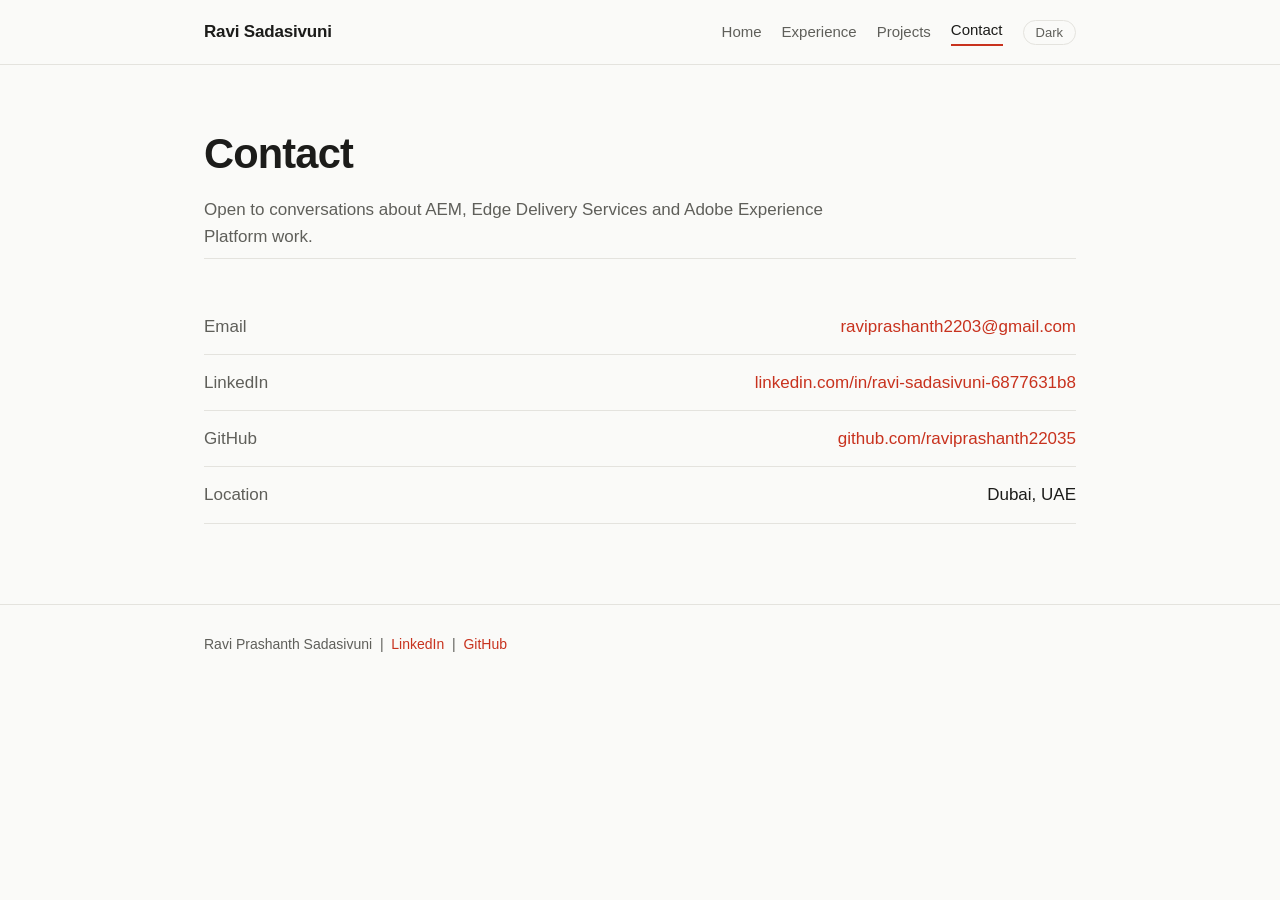
==== contact.html @ 9b5fb5ba "Initial portfolio site Co-Authored-By: Claude Sonnet 5.5 <noreply@anthropic.com> Claude-Session: htt" ====
<!DOCTYPE html>
<html lang="en">
<head>
  <meta charset="utf-8">
  <meta name="viewport" content="width=device-width, initial-scale=1">
  <title>Contact | Ravi Sadasivuni</title>
  <meta name="description" content="Get in touch with Ravi Sadasivuni for Adobe Experience Cloud architecture and AEM work.">
  <link rel="stylesheet" href="assets/style.css">
</head>
<body>
  <header class="site">
    <div class="wrap">
      <a class="brand" href="index.html">Ravi Sadasivuni</a>
      <nav class="main" aria-label="Main">
        <a href="index.html">Home</a>
        <a href="experience.html">Experience</a>
        <a href="projects.html">Projects</a>
        <a href="contact.html" aria-current="page">Contact</a>
        <button id="theme-toggle" type="button" aria-label="Toggle colour theme">Dark</button>
      </nav>
    </div>
  </header>

  <main class="wrap">
    <div class="page-title">
      <h1>Contact</h1>
      <p>Open to conversations about AEM, Edge Delivery Services and Adobe Experience Platform work.</p>
    </div>

    <section class="block">
      <ul class="contact-list">
        <li><span>Email</span><a href="mailto:raviprashanth2203@gmail.com">raviprashanth2203@gmail.com</a></li>
        <li><span>LinkedIn</span><a href="https://www.linkedin.com/in/ravi-sadasivuni-6877631b8">linkedin.com/in/ravi-sadasivuni-6877631b8</a></li>
        <li><span>GitHub</span><a href="https://github.com/raviprashanth22035">github.com/raviprashanth22035</a></li>
        <li><span>Location</span>Dubai, UAE</li>
      </ul>
    </section>
  </main>

  <footer class="site">
    <div class="wrap">
      <span>Ravi Prashanth Sadasivuni</span>
      &nbsp;|&nbsp;
      <a href="https://www.linkedin.com/in/ravi-sadasivuni-6877631b8">LinkedIn</a>
      &nbsp;|&nbsp;
      <a href="https://github.com/raviprashanth22035">GitHub</a>
    </div>
  </footer>
  <script src="assets/site.js"></script>
</body>
</html>
---- assets/style.css ----
:root {
  --bg: #fafaf8;
  --surface: #ffffff;
  --text: #1c1c1a;
  --muted: #5f5f5a;
  --border: #e4e3de;
  --accent: #c8321e;
  --accent-ink: #ffffff;
  --max: 920px;
  --radius: 10px;
}

[data-theme="dark"] {
  --bg: #121211;
  --surface: #1b1b19;
  --text: #ecebe6;
  --muted: #a3a29b;
  --border: #2d2d2a;
  --accent: #ff6a52;
  --accent-ink: #121211;
}

@media (prefers-color-scheme: dark) {
  :root:not([data-theme="light"]) {
    --bg: #121211;
    --surface: #1b1b19;
    --text: #ecebe6;
    --muted: #a3a29b;
    --border: #2d2d2a;
    --accent: #ff6a52;
    --accent-ink: #121211;
  }
}

* { box-sizing: border-box; }

html { scroll-behavior: smooth; }

body {
  margin: 0;
  background: var(--bg);
  color: var(--text);
  font-family: -apple-system, BlinkMacSystemFont, "Segoe UI", Roboto, Helvetica, Arial, sans-serif;
  line-height: 1.6;
  font-size: 17px;
}

a { color: var(--accent); text-decoration: none; }
a:hover { text-decoration: underline; }

.wrap { max-width: var(--max); margin: 0 auto; padding: 0 24px; }

header.site {
  border-bottom: 1px solid var(--border);
  background: var(--bg);
  position: sticky;
  top: 0;
  z-index: 10;
}

header.site .wrap {
  display: flex;
  align-items: center;
  justify-content: space-between;
  min-height: 64px;
  gap: 16px;
}

.brand { font-weight: 700; color: var(--text); letter-spacing: -0.01em; }
.brand:hover { text-decoration: none; }

nav.main { display: flex; align-items: center; gap: 20px; flex-wrap: wrap; }
nav.main a { color: var(--muted); font-size: 15px; }
nav.main a:hover, nav.main a[aria-current="page"] { color: var(--text); text-decoration: none; }
nav.main a[aria-current="page"] { border-bottom: 2px solid var(--accent); padding-bottom: 2px; }

#theme-toggle {
  background: none;
  border: 1px solid var(--border);
  color: var(--muted);
  border-radius: 999px;
  padding: 4px 12px;
  font-size: 13px;
  cursor: pointer;
}
#theme-toggle:hover { color: var(--text); }

.hero { padding: 72px 0 48px; }
.hero .eyebrow { color: var(--accent); font-weight: 600; font-size: 14px; letter-spacing: 0.08em; text-transform: uppercase; margin: 0 0 12px; }
.hero h1 { font-size: clamp(2.2rem, 6vw, 3.4rem); line-height: 1.1; margin: 0 0 20px; letter-spacing: -0.02em; }
.hero p.lead { font-size: 1.2rem; color: var(--muted); max-width: 640px; margin: 0 0 28px; }

.btn {
  display: inline-block;
  padding: 10px 20px;
  border-radius: 8px;
  font-weight: 600;
  font-size: 15px;
  border: 1px solid var(--accent);
}
.btn.primary { background: var(--accent); color: var(--accent-ink); }
.btn.secondary { color: var(--accent); background: transparent; }
.btn:hover { text-decoration: none; opacity: 0.9; }
.actions { display: flex; gap: 12px; flex-wrap: wrap; }

section.block { padding: 40px 0; border-top: 1px solid var(--border); }
section.block h2 { font-size: 1.5rem; margin: 0 0 20px; letter-spacing: -0.01em; }

.page-title { padding: 56px 0 8px; }
.page-title h1 { font-size: clamp(1.9rem, 5vw, 2.6rem); margin: 0 0 8px; letter-spacing: -0.02em; }
.page-title p { color: var(--muted); margin: 0; max-width: 620px; }

.stats { display: grid; grid-template-columns: repeat(auto-fit, minmax(170px, 1fr)); gap: 16px; }
.stat { background: var(--surface); border: 1px solid var(--border); border-radius: var(--radius); padding: 18px; }
.stat strong { display: block; font-size: 1.6rem; letter-spacing: -0.02em; }
.stat span { color: var(--muted); font-size: 14px; }

.cards { display: grid; grid-template-columns: repeat(auto-fit, minmax(260px, 1fr)); gap: 16px; }
.card { background: var(--surface); border: 1px solid var(--border); border-radius: var(--radius); padding: 22px; }
.card h3 { margin: 0 0 8px; font-size: 1.1rem; }
.card p { margin: 0 0 12px; color: var(--muted); font-size: 15.5px; }
.tags { display: flex; flex-wrap: wrap; gap: 6px; margin: 0; padding: 0; list-style: none; }
.tags li { font-size: 12.5px; border: 1px solid var(--border); border-radius: 999px; padding: 2px 10px; color: var(--muted); }

.timeline { list-style: none; margin: 0; padding: 0; }
.timeline > li { padding: 0 0 28px 22px; border-left: 2px solid var(--border); position: relative; }
.timeline > li::before { content: ""; position: absolute; left: -7px; top: 6px; width: 12px; height: 12px; border-radius: 50%; background: var(--accent); }
.timeline h3 { margin: 0; font-size: 1.1rem; }
.timeline .meta { color: var(--muted); font-size: 14.5px; margin: 2px 0 8px; }
.timeline ul { margin: 0; padding-left: 18px; color: var(--muted); font-size: 15.5px; }

.cert-list { columns: 2 260px; padding-left: 18px; margin: 0; }
.cert-list li { margin-bottom: 6px; break-inside: avoid; }

.contact-list { list-style: none; padding: 0; margin: 0; }
.contact-list li { padding: 14px 0; border-bottom: 1px solid var(--border); display: flex; justify-content: space-between; gap: 16px; flex-wrap: wrap; }
.contact-list li span { color: var(--muted); }

footer.site { border-top: 1px solid var(--border); padding: 28px 0 40px; color: var(--muted); font-size: 14px; margin-top: 40px; }

@media (max-width: 600px) {
  body { font-size: 16px; }
  .hero { padding: 48px 0 32px; }
  header.site { position: static; }
  header.site .wrap { flex-direction: column; align-items: flex-start; padding-top: 12px; padding-bottom: 12px; gap: 8px; }
  nav.main { gap: 14px; }
  .brand { white-space: nowrap; }
}
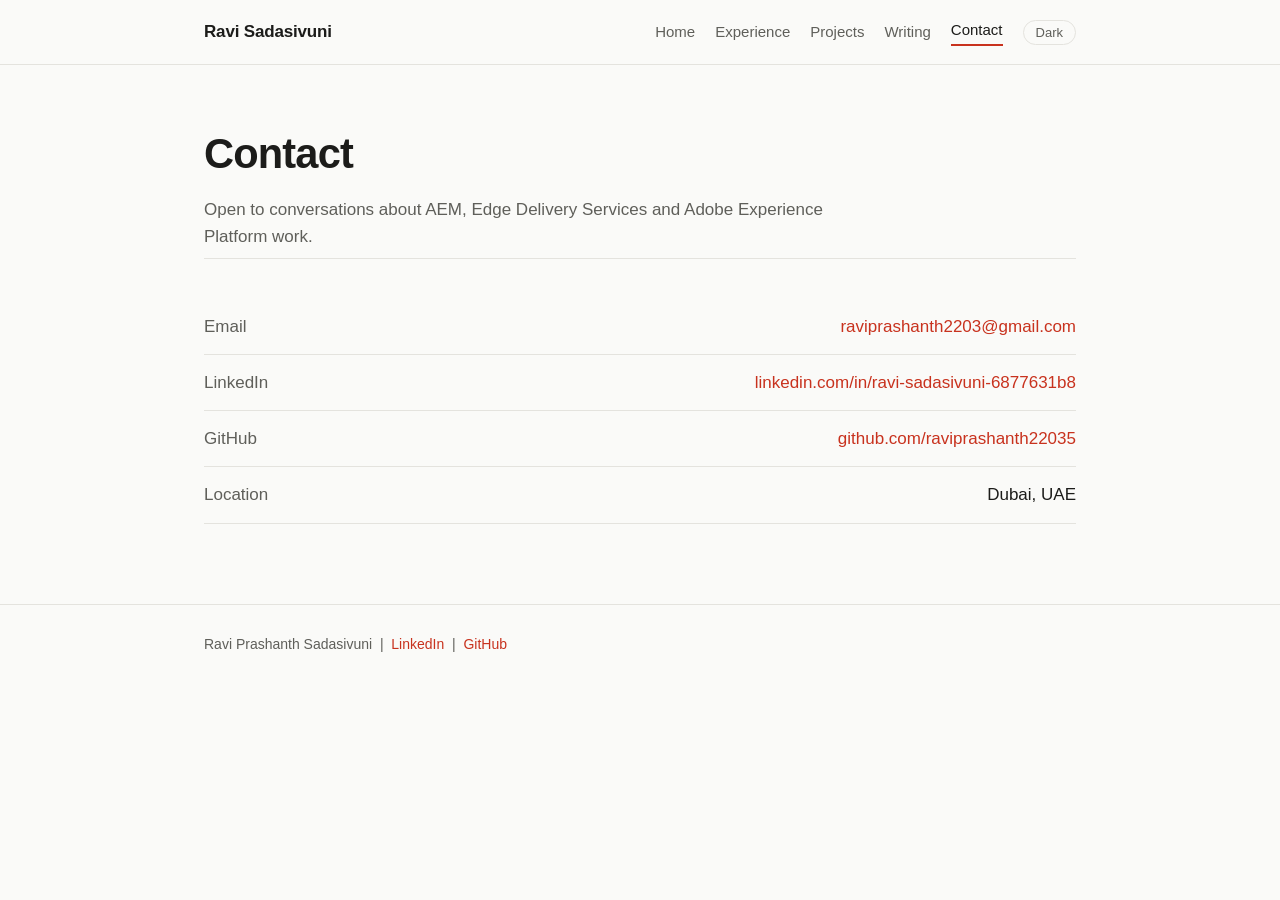
==== commit af5d810f: "Add writing section with first article Co-Authored-By: Claude Sonnet 5.5 <noreply@anthropic.com> Cla" ====
--- a/contact.html
+++ b/contact.html
@@ -15,6 +15,7 @@
         <a href="index.html">Home</a>
         <a href="experience.html">Experience</a>
         <a href="projects.html">Projects</a>
+        <a href="writing.html">Writing</a>
         <a href="contact.html" aria-current="page">Contact</a>
         <button id="theme-toggle" type="button" aria-label="Toggle colour theme">Dark</button>
       </nav>
--- a/assets/style.css
+++ b/assets/style.css
@@ -146,3 +146,22 @@
   nav.main { gap: 14px; }
   .brand { white-space: nowrap; }
 }
+
+/* Writing */
+.post-list { list-style: none; margin: 0; padding: 0; }
+.post-list li { padding: 22px 0; border-bottom: 1px solid var(--border); }
+.post-list h2 { margin: 0 0 6px; font-size: 1.3rem; letter-spacing: -0.01em; }
+.post-list h2 a { color: var(--text); }
+.post-list p { margin: 0 0 6px; color: var(--muted); }
+.post-meta { color: var(--muted); font-size: 14px; }
+
+.article { max-width: 700px; }
+.article .page-title { padding-bottom: 0; }
+.article h2 { font-size: 1.35rem; margin: 36px 0 10px; letter-spacing: -0.01em; }
+.article p, .article li { color: var(--text); }
+.article ul { padding-left: 20px; }
+.article pre { background: var(--surface); border: 1px solid var(--border); border-radius: var(--radius); padding: 14px 16px; overflow-x: auto; font-size: 14px; line-height: 1.5; }
+.article code { font-family: ui-monospace, SFMono-Regular, Menlo, Consolas, monospace; font-size: 0.92em; }
+.callout { border-left: 3px solid var(--accent); background: var(--surface); padding: 14px 18px; border-radius: 0 var(--radius) var(--radius) 0; margin: 24px 0; }
+.callout p { margin: 0; }
+.post-nav { display: flex; justify-content: space-between; gap: 16px; margin: 40px 0 0; padding-top: 20px; border-top: 1px solid var(--border); font-size: 15px; }
